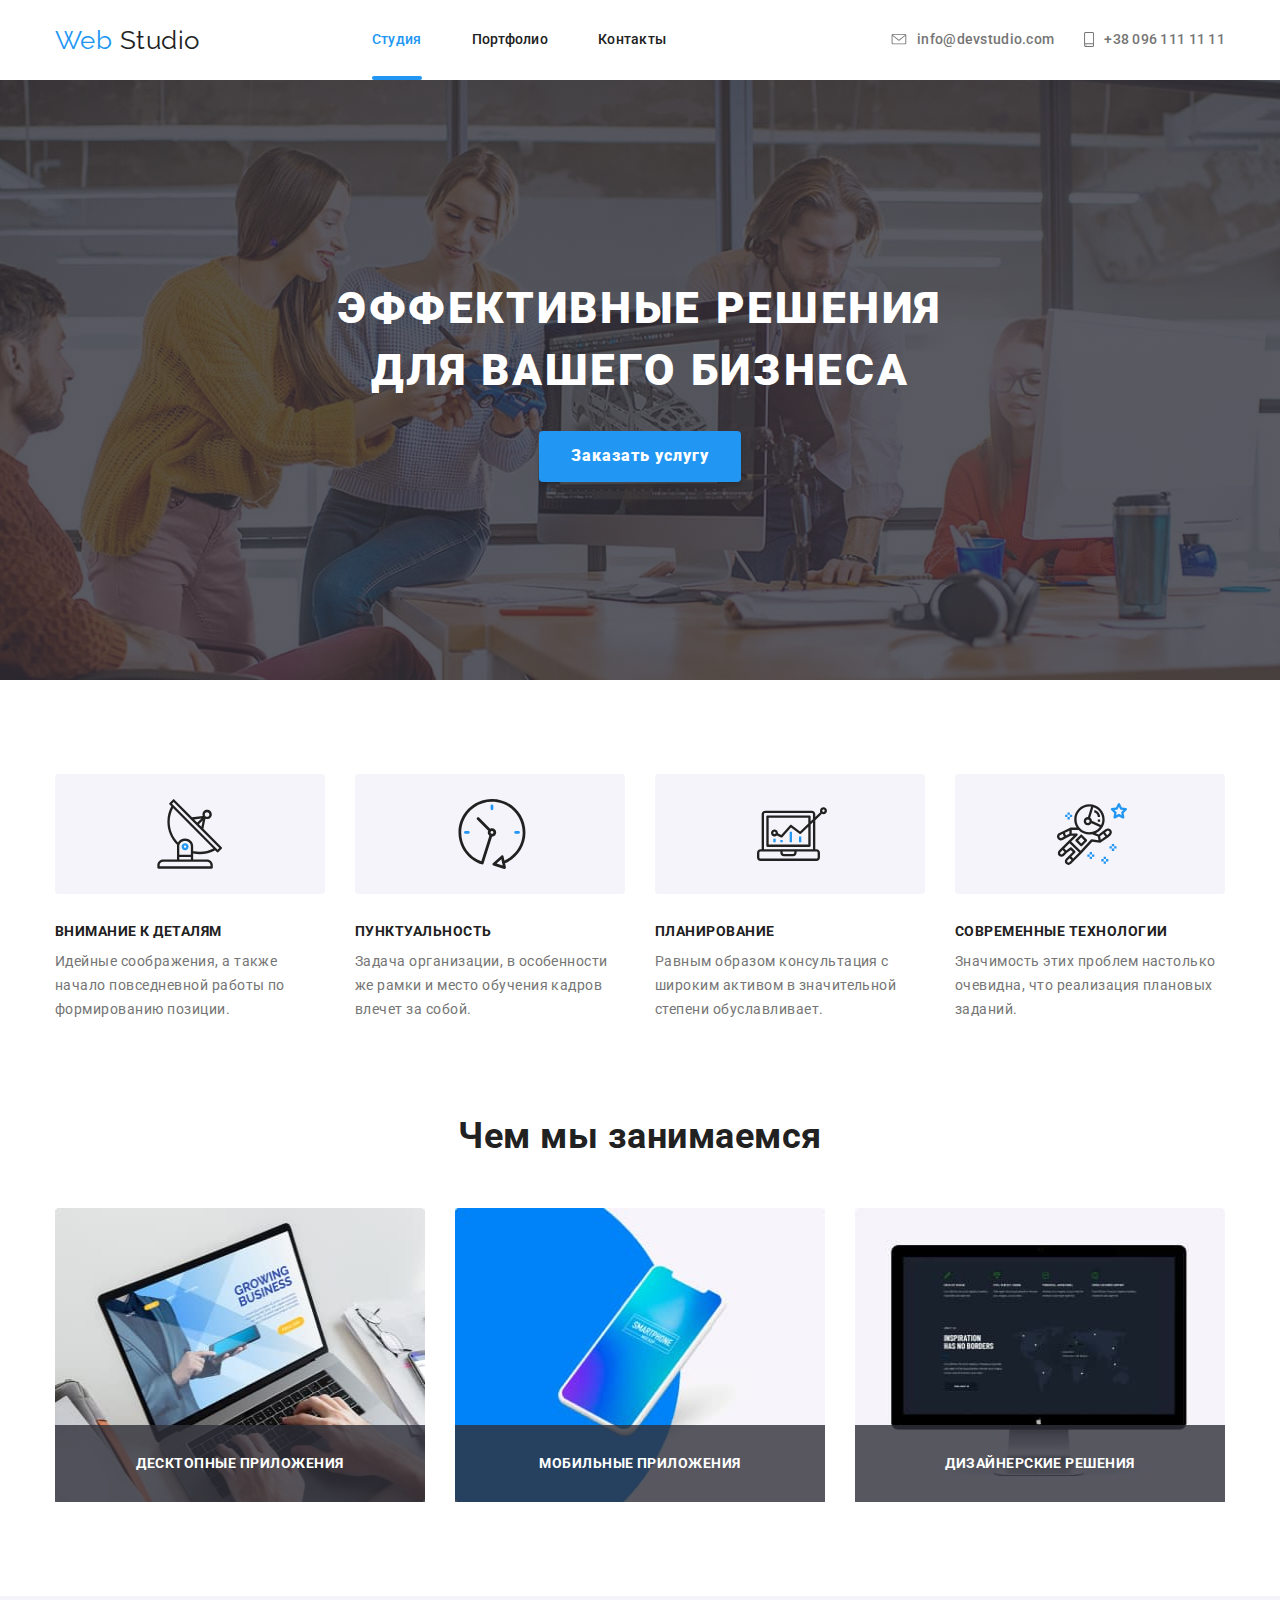
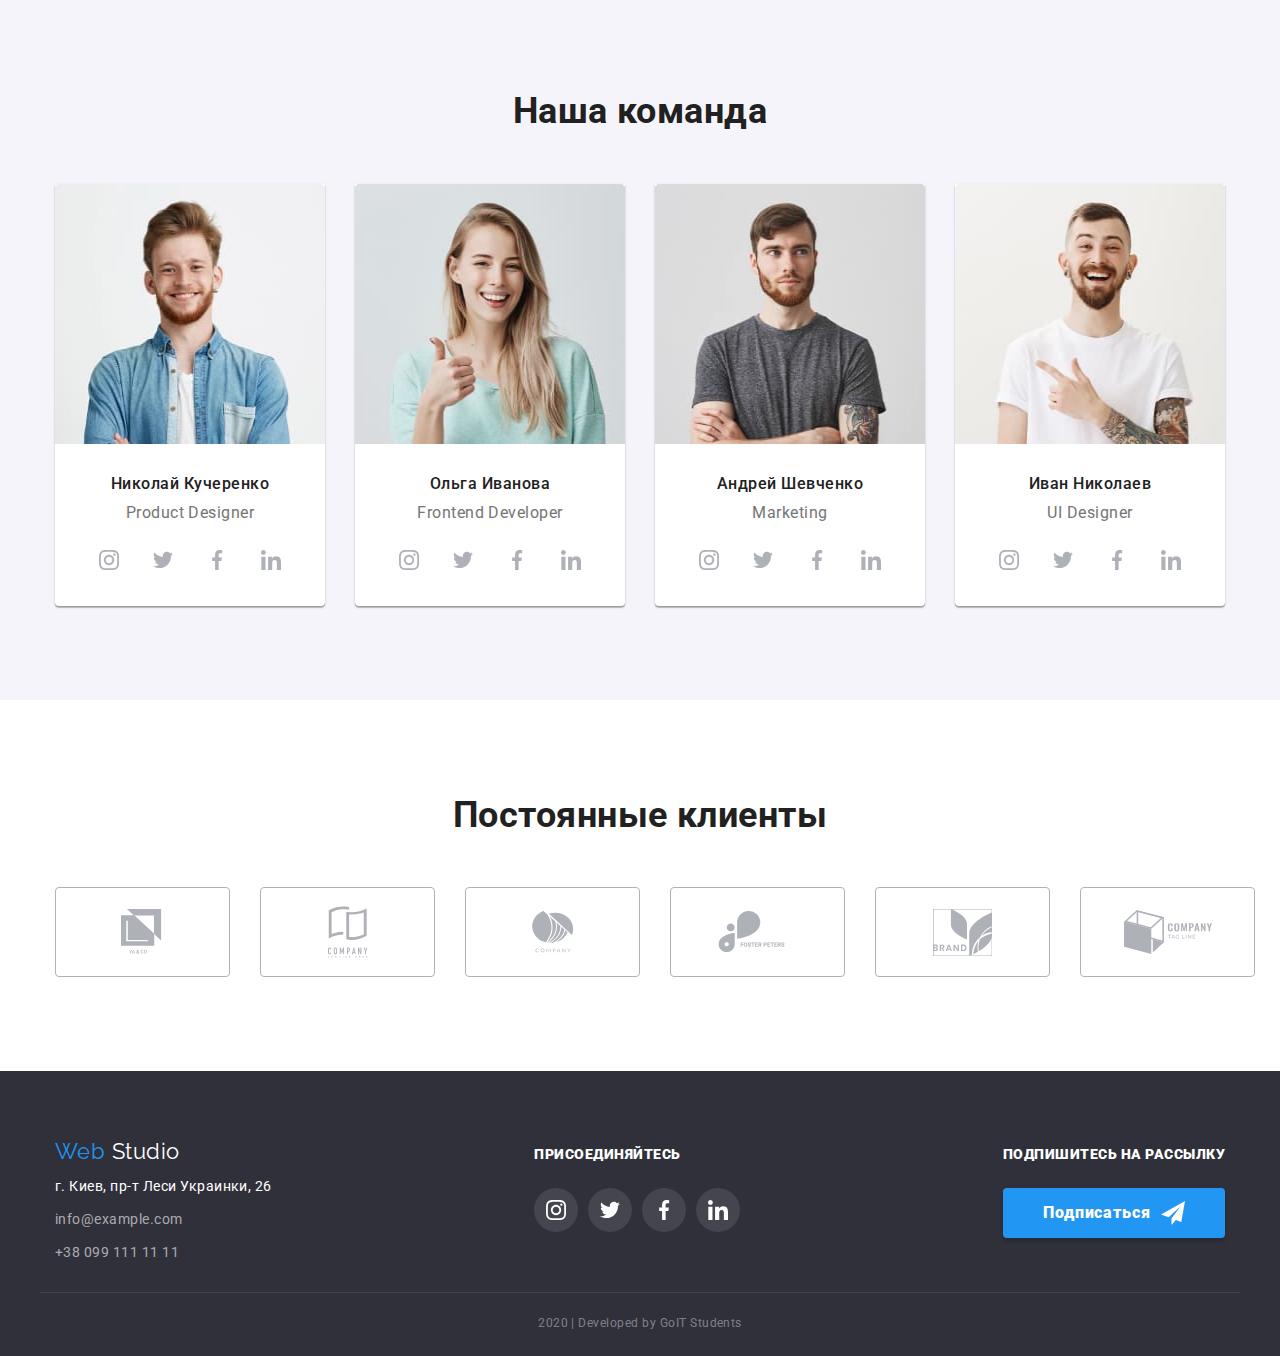
==== index.html @ 799a3c29 "добавляет файлы с дз №5" ====
<!DOCTYPE html>
<html lang="ru">
  <head>
    <meta charset="UTF-8" />
    <meta name="viewport" content="width=device-width, initial-scale=1.0" />
    <title>WebStudio</title>
    <link
      href="https://fonts.googleapis.com/css2?family=Raleway:wght@700&family=Roboto:wght@400;500;700;900&display=swap"
      rel="stylesheet"
    />
    <link
      rel="stylesheet"
      href="https://cdnjs.cloudflare.com/ajax/libs/modern-normalize/0.6.0/modern-normalize.min.css"
    />
    <link rel="stylesheet" href="./css/main.css" />
    <link rel="stylesheet" href="./css/styles.css" />
  </head>
  <body class="page">
    <header class="page-header">
      <!-- Site nav -->
      <div class="container main-nav">
        <div class="logo">
          <a href="./index.html" class="main-logo">
            <span class="logo">Web</span>
            <span class="logo-two">Studio</span></a
          >
        </div>
        <nav>
          <div class="site-nav">
            <ul class="site-nav list" title="nav">
              <li class="item">
                <a href="./index.html" class="link current">Студия</a>
              </li>
              <li class="item">
                <a href="./portfolio.html" class="link">Портфолио</a>
              </li>
              <li class="item"><a href="" class="link">Контакты</a></li>
            </ul>
          </div>
        </nav>

        <div class="contacts">
          <ul class="contact-nav list">
            <li class="item">
              <a href="mailto:info@devstudio.com" class="link">
                <svg class="nav-image" width="16" height="11">
                  <use href="./images/sprite.svg#envelope"></use>
                </svg>
                info@devstudio.com</a>
            </li>

            <li class="item">
              <a href="callto:+380961111111" class="link"
                ><svg class="nav-image" width="10" height="15">
                  <use href="./images/sprite.svg#phone"></use></svg
                >+38 096 111 11 11</a
              >
            </li>
          </ul>
        </div>
      </div>
    </header>

    <main>
      <!-- Hero -->
      <section class="hero">
        <h1 class="hero-title">
          Эффективные решения <br />
          для вашего бизнеса
        </h1>
        <a href="" class="button">Заказать услугу</a>
      </section>

      <!-- Section Benefits -->
      <section class="section-no-padding">
        <div class="container">
          <h2 class="visually-hidden">Преимущества</h2>
          <ul class="benefits">
            <li class="bnft-item">
              <div class="item-bnft">
                <svg class="benefit" width="65px" height="70px">
                  <use href=./images/sprite.svg#tarelka></use> 
                </svg>
              </div>
              <h3 class="title">Внимание к деталям</h3>
              <p class="text">
                Идейные соображения, а также начало повседневной работы по
                формированию позиции.
              </p>
            </li>

            <li class="bnft-item">
              <div class="item-bnft">
                <svg class="benefit" width="70px" height="70px">
                  <use href=./images/sprite.svg#clock1></use> 
                </svg>
              </div>
              <h3 class="title">Пунктуальность</h3>
              <p class="text">
                Задача организации, в особенности же рамки и место обучения
                кадров влечет за собой.
              </p>
            </li>

            <li class="bnft-item">
              <div class="item-bnft">
                <svg class="benefit" width="70px" height="70px">
                  <use href=./images/sprite.svg#diagram1></use> 
                </svg>
              </div>
              <h3 class="title">Планирование</h3>
              <p class="text">
                Равным образом консультация с широким активом в значительной
                степени обуславливает.
              </p>
            </li>

            <li class="bnft-item">
              <div class="item-bnft">
                <svg class="benefit" width="70px" height="70px">
                  <use href=./images/sprite.svg#astronaut1></use> 
                </svg>
              </div>
              <h3 class="title">Современные технологии</h3>
              <p class="text">
                Значимость этих проблем настолько очевидна, что реализация
                плановых заданий.
              </p>
            </li>
          </ul>
        </div>
      </section>

      <!-- Section Work -->
      <section class="section">
        <div class="container">
          <h2 class="section-title">Чем мы занимаемся</h2>
          <ul class="work-list">
            <li class="list">
              <a href=""></a>
              <img
                src="./images/desktop.jpg"
                alt="Лептоп"
                width="370"
                height="294"
              />
              <h3 class="title">Десктопные приложения</h3>
            </li>

            <li class="list">
              <a href=""></a>
              <img
                src="./images/mobapps.jpg"
                alt="Смартфон"
                width="370"
                height="294"
              />
              <h3 class="title">Мобильные приложения</h3>
            </li>

            <li class="list">
              <a href=""></a>
              <img
                src="./images/design.jpg"
                alt="Десктоп"
                width="370"
                height="294"
              />
              <h3 class="title">Дизайнерские решения</h3>
            </li>
          </ul>
        </div>
      </section>

      <!-- Section Team -->
      <section class="section-no-padding team">
        <div class="container">
          <h2 class="section-title-padding">Наша команда</h2>
          <ul class="team-list">
            <li class="member">
              <img
                src="./images/Nikolay.jpg"
                alt="фото Николая"
                width="270"
                height="260"
              />
              <h3 class="name">Николай Кучеренко</h3>
              <p class="role">Product Designer</p>
              <ul class="logo-list">
                 <li class="icon-logo">
                  <a href="" class="icon"><svg class="social-icon" width="20px" height="20px">
                  <use href=./images/sprite.svg#instagram></use> 
                </svg></a>
                </li>

                <li class="icon-logo">
                  <a href="" class="icon"><svg class="social-icon" width="20px" height="20px">
                  <use href=./images/sprite.svg#twit></use> 
                </svg></a>
                </li>

                <li class="icon-logo">
                  <a href="" class="icon"><svg class="social-icon" width="20px" height="20px">
                  <use href=./images/sprite.svg#facebook></use> 
                </svg></a>
                </li>

                <li class="icon-logo">
                  <a href="" class="icon"><svg class="social-icon" width="20px" height="20px">
                  <use href=./images/sprite.svg#Linkedin></use> 
                </svg></a>
                </li>
              </ul>
            </li>

            <li class="member">
              <img
                src="./images/Olga.jpg"
                alt="фото Ольги"
                width="270"
                height="260"
              />
              <h3 class="name">Ольга Иванова</h3>
              <p class="role">Frontend Developer</p>
              <ul class="logo-list">
                 <li class="icon-logo">
                  <a href="" class="icon"><svg width="20px" height="20px">
                  <use href=./images/sprite.svg#instagram></use> 
                </svg></a>
                </li>

                <li class="icon-logo">
                  <a href="" class="icon"><svg width="20px" height="20px">
                  <use href=./images/sprite.svg#twit></use> 
                </svg></a>
                </li>

                <li class="icon-logo">
                  <a href="" class="icon"><svg width="20px" height="20px">
                  <use href=./images/sprite.svg#facebook></use> 
                </svg></a>
                </li>

                <li class="icon-logo">
                  <a href="" class="icon"><svg width="20px" height="20px">
                  <use href=./images/sprite.svg#Linkedin></use> 
                </svg></a>
                </li>
              </ul>
            </li>

            <li class="member">
              <img
                src="./images/Andrew.jpg"
                alt="фото Андрея"
                width="270"
                height="260"
              />
              <h3 class="name">Андрей Шевченко</h3>
              <p class="role">Marketing</p>
              <ul class="logo-list">
                 <li class="icon-logo">
                  <a href="" class="icon"><svg width="20px" height="20px">
                  <use href=./images/sprite.svg#instagram></use> 
                </svg></a>
                </li>

                <li class="icon-logo">
                  <a href="" class="icon"><svg width="20px" height="20px">
                  <use href=./images/sprite.svg#twit></use> 
                </svg></a>
                </li>

                <li class="icon-logo">
                  <a href="" class="icon"><svg width="20px" height="20px">
                  <use href=./images/sprite.svg#facebook></use> 
                </svg></a>
                </li>

                <li class="icon-logo">
                  <a href="" class="icon"><svg width="20px" height="20px">
                  <use href=./images/sprite.svg#Linkedin></use> 
                </svg></a>
                </li>
              </ul>
            </li>

            <li class="member">
              <img
                src="./images/Ivan.jpg"
                alt="фото Ивана"
                width="270"
                height="260"
              />
              <h3 class="name">Иван Николаев</h3>
              <p class="role">UI Designer</p>
              <ul class="logo-list">
                 <li class="icon-logo">
                  <a href="" class="icon"><svg width="20px" height="20px">
                  <use href=./images/sprite.svg#instagram></use> 
                </svg></a>
                </li>

                <li class="icon-logo">
                  <a href="" class="icon"><svg width="20px" height="20px">
                  <use href=./images/sprite.svg#twit></use> 
                </svg></a>
                </li>

                <li class="icon-logo">
                  <a href="" class="icon"><svg width="20px" height="20px">
                  <use href=./images/sprite.svg#facebook></use> 
                </svg></a>
                </li>

                <li class="icon-logo">
                  <a href="" class="icon"><svg width="20px" height="20px">
                  <use href=./images/sprite.svg#Linkedin></use> 
                </svg></a>
                </li>
              </ul>
            </li>
          </ul>
        </div>
      </section>

      <!-- Section Clients -->
      <section class="section">
        <div class="container">
          <h2 class="section-title">Постоянные клиенты</h2>
          <ul class="clients-list">
            <li class="client-img">
              <a href="" class="link-icon"> <svg width="44px" height="49px">
                  <use href=./images/sprite.svg#logo1></use> 
                </svg></a>
            </li>

            <li class="client-img">
              <a href="" class="link-icon"> <svg width="40px" height="52px">
                  <use href=./images/sprite.svg#logo2></use> 
                </svg></a>
            </li>

            <li class="client-img">
              <a href="" class="link-icon"> <svg width="41px" height="42px">
                  <use href=./images/sprite.svg#logo3></use> 
                </svg></a>
            </li>

            <li class="client-img">
              <a href="" class="link-icon"> <svg width="80px" height="42px">
                  <use href=./images/sprite.svg#logo4></use> 
                </svg></a>
            </li>

            <li class="client-img">
              <a href="" class="link-icon"> <svg width="59px" height="47px">
                  <use href=./images/sprite.svg#logo5></use> 
                </svg></a>
            </li>

            <li class="client-img">
              <a href="" class="link-icon"> <svg width="88px" height="45px">
                  <use href=./images/sprite.svg#logo6></use> 
                </svg></a>
            </li>
          </ul>
        </div>
      </section>
    </main>

    <footer class="page-footer">
      <div class="container main-footer">
        <div class="info">
          <a href="./index.html" class="footer-logo">
            <span class="footer-logo">Web</span>
            <span class="footer-logo-two">Studio</span></a
          >
          <address>
            <ul class="info-list">
              <li class="address">
                <a class="map" href="">г. Киев, пр-т Леси Украинки, 26</a>
              </li>
            </ul>
            <ul class="contact-list">
              <li class="contact"><a href="">info@example.com</a></li>
              <li class="contact"><a href="">+38 099 111 11 11</a></li>
            </ul>
          </address>
        </div>

        <div class="secondary-footer">
          <p class="footer-text"><b>Присоединяйтесь</b></p>
          <ul class="logos-list">
            <li class="logo-img">
              <a href="" aria-label="link to Instagram" class="logo-link"><svg class="logos" width="20px" height="20px">
                  <use href=./images/sprite.svg#insta1></use> 
                </svg></a>
            </li>

            <li class="logo-img">
              <a href="" aria-label="link to Twitter" class="logo-link"><svg class="logos" width="20px" height="20px">
                  <use href=./images/sprite.svg#twitter1></use> 
                </svg></a>
            </li>

            <li class="logo-img">
              <a href="" aria-label="link to Facebook" class="logo-link"><svg class="logos" width="20px" height="20px">
                  <use href=./images/sprite.svg#facebook1></use> 
                </svg></a>
            </li>

            <li class="logo-img">
              <a href="" aria-label="link to LinkedIn" class="logo-link"><svg class="logos" width="20px" height="20px">
                  <use href=./images/sprite.svg#Linkedin1></use> 
                </svg></a>
            </li>

          </ul>
        </div>

        <div>
          <p class="footer-text"><b>Подпишитесь на рассылку</b></p>
          <a href="" class="icon-send"> Подписаться <svg class="submit" width="24px" height="24px">
                  <use href=./images/sprite.svg#send></use> 
                </svg></a>
        </div>
      </div>
      <p class="copyright">2020 | Developed by GoIT Students</p>
    </footer>
  </body>
</html>
---- css/main.css ----
html {
  box-sizing: border-box;
}

*,
*::before,
*::after {
  box-sizing: inherit;
}

body {
  background-color: #ffffff;
  color: #212121;
  font-family: Roboto, sans-serif;
  letter-spacing: 0.03em;
  font-weight: 400;
  margin: 0;
}

.list,
.work-list,
.team-list,
.benefits,
.logo-list,
.clients-list,
.info-list,
.contact-list,
.logos-list,
.portfolio-list,
.works-list {
  padding: 0;
  margin: 0;
  list-style: none;
}

a {
  text-decoration-line: none;
}

img {
  display: block;
}

.visually-hidden {
  position: absolute;
  width: 1px;
  height: 1px;
  margin: -1px;
  border: 0px;
  padding: 0px;
  clip: rect(0 0 0 0);
  overflow: hidden;
}

.container {
  margin-left: auto;
  margin-right: auto;
  padding-left: 15px;
  padding-right: 15px;
  width: 1200px;
  /* outline: 2px solid tomato; */
}

/* Page Header */
.page-header {
  display: flex;
}

.main-nav {
  display: flex;
  align-items: center;
}

/* Logo */
.logo {
  color: var(--accent);
  font-family: Raleway, sans-serif;
  font-size: 26px;
  line-height: 1.19;
}

.logo-two {
  color: var(--primary-text-color);
  font-family: Raleway, sans-serif;
  font-size: 26px;
  line-height: 1.19;
}
.main-logo:focus .main-logo:hover {
  color: var(--accent);
}

/* Site nav */
.site-nav {
  display: flex;
  margin-left: 86px;
}

.site-nav .item {
  position: relative;
}

.site-nav .item + .item {
  margin-left: 50px;
}

.site-nav .link {
  display: block;
  padding-top: 32px;
  padding-bottom: 32px;

  color: var(--primary-text-color);
  font-weight: 500;
  font-size: 14px;
  line-height: 1.14;
  letter-spacing: 0.02em;

  transition: background-color 250ms cubic-bezier(0.4, 0, 0.2, 1);
}

.site-nav .current::after {
  content: '';
  display: block;
  width: 100%;
  height: 4px;
  background-color: var(--accent);
  position: absolute;
  left: 0;
  bottom: 0;
  border-radius: 2px;
  opacity: 1;
}

.site-nav .link:hover,
.site-nav .link:focus {
  color: var(--accent);
}

.contact-nav {
  display: flex;
}

.contacts {
  margin-left: auto;
}

.contacts .item {
  display: inline-flex;
  align-items: center;
}

.contacts .item:not(:last-child) {
  margin-right: 30px;
}

.contact-nav .link {
  display: flex;
  align-items: center;
  padding-top: 32px;
  padding-bottom: 32px;

  color: var(--secondary-text-color);
  font-weight: 500;
  font-size: 14px;
  line-height: 1.14;
  letter-spacing: 0.02em;

  transition: background-color 250ms cubic-bezier(0.4, 0, 0.2, 1);
}

.nav-image {
  margin-right: 10px;
  fill: currentColor;
}

.contact-nav .link:hover,
.contact-nav .link:focus {
  color: var(--accent);
  --color3: var(--accent);
}

.site-nav .link.current {
  color: var(--accent);
}

/* Section */
.section {
  padding-top: 94px;
  padding-bottom: 94px;
}
.section-no-padding {
  padding-top: 0;
  padding-bottom: 0;
}

/* Footer  */
footer {
  background-color: #2f303a;
}
/* Main footer */
.main-footer {
  display: flex;
  align-items: baseline;
  justify-content: space-between;
  width: 1200px;
  padding-top: 58px;
  padding-bottom: 28px;
  padding-left: 15px;
  padding-right: 15px;
  margin-left: auto;
  margin-right: auto;
  border-bottom: 1px solid rgba(255, 255, 255, 0.1);
}

.footer-logo {
  color: var(--accent);
  font-family: Raleway, sans-serif;
  font-size: 22px;
  line-height: 1.18;
}

.footer-logo-two {
  color: var(--white-text-color);
  font-family: Raleway, sans-serif;
  font-size: 22px;
  line-height: 1.18;
}

.info-list {
  display: inline-block;
}
.address {
  margin-top: 10px;
}

.info-list .address a {
  color: var(--white-text-color);
  font-style: normal;
  font-size: 14px;
  line-height: 1.7;
}

.contact a {
  color: rgba(255, 255, 255, 0.6);
  font-style: normal;
  font-size: 14px;
  line-height: 1.7;
}

.contact-list .contact:not(:last-child) {
  margin-top: 9px;
  margin-bottom: 9px;
}

/* Secondary footer */
.secondary-footer {
  align-items: baseline;
}

.secondary-footer .logos-list {
  display: inline-flex;
  justify-content: center;
  align-items: center;
}

.logos-list .logo-link {
  display: flex;
  justify-content: center;
  align-items: center;
  width: 44px;
  height: 44px;
  background: rgba(255, 255, 255, 0.1);
  border-radius: 50%;

  transition: background-color 250ms cubic-bezier(0.4, 0, 0.2, 1);
}

.logos-list .logo-link:hover,
.logos-list .logo-link:focus {
  background-color: var(--accent);
  border-radius: 50%;
}

.logos-list .logo-img:not(:last-child) {
  margin-right: 10px;
}

.footer-text {
  margin-bottom: 21px;
  color: var(--white-text-color);
  font-weight: 700;
  font-size: 14px;
  line-height: 1.7;
  text-transform: uppercase;
}

.copyright {
  padding-top: 18px;
  padding-bottom: 21px;
  margin: 0;

  color: rgba(255, 255, 255, 0.4);
  font-size: 12px;
  line-height: 2;
  text-align: center;
}

/* Button */
.icon-send {
  border-radius: 4px;
  padding: 10px 29px;
  display: flex;
  min-width: 200px;
  align-items: center;
  justify-content: center;

  background-color: var(--accent);
  color: var(--white-text-color);
  font-family: Roboto, sans-serif;
  font-weight: 900;
  font-size: 16px;
  line-height: 1.9;
  text-align: center;
  letter-spacing: 0.06em;
  box-shadow: 0px 4px 4px rgba(0, 0, 0, 0.15);
  cursor: pointer;
}
.submit {
  margin-left: 10px;
}
---- css/styles.css ----
:root {
  --primary-text-color: #212121;
  --secondary-text-color: #757575;
  --accent: #2196f3;
  --white-text-color: #ffffff;
  --background-color: #ffffff;
  --secondary-background-color: #f5f4fa;
  --cubic: cubic-bezier(0.4, 0, 0.2, 1);
}

/* цвет основного текста #212121 */
/* вторичный цвет текста #757575 */
/* белый текст #FFFFFF */
/* футер адрес и телефон rgba(255, 255, 255, 0.6) */
/* копирайт rgba(255, 255, 255, 0.4) */
/* акцент #2196F3 */
/* body background #FFFFFF */
/* header background rgba(0, 0, 0, 0.12) */
/* наша команда #F5F4FA */
/* клиенты #E5E5E5 */

/* Hero */
.hero {
  display: flex;
  flex-direction: column;
  text-align: center;
  align-items: center;
  justify-content: center;
  margin-left: auto;
  margin-right: auto;
  max-width: 1600px;
  height: 600px;
  background-image: linear-gradient(
      rgba(47, 48, 58, 0.8),
      rgba(47, 48, 58, 0.8)
    ),
    url('../images/header.jpg');
  background-repeat: no-repeat;
  background-size: cover;
  background-position: center;
  background-color: rgba(47, 48, 58, 0.8);
}

.hero-title {
  margin-top: 0;
  margin-bottom: 30px;

  color: var(--white-text-color);
  font-weight: 900;
  font-size: 44px;
  line-height: 1.4;
  letter-spacing: 0.06em;
  text-transform: uppercase;
  text-align: center;
}

.button {
  border-radius: 4px;
  padding: 10px 32px;
  display: flex;
  min-width: 200px;

  background-color: var(--accent);
  color: var(--white-text-color);
  font-family: Roboto, sans-serif;
  font-weight: 900;
  font-size: 16px;
  line-height: 1.9;
  text-align: center;
  letter-spacing: 0.06em;
  box-shadow: 0px 4px 4px rgba(0, 0, 0, 0.15);
  cursor: pointer;
}

.section-title {
  margin-top: 0px;
  margin-bottom: 50px;

  color: var(--primary-text-color);
  font-weight: 700;
  font-size: 36px;
  line-height: 1.2;
  text-align: center;
}

.section-title-padding {
  margin: 0;
  padding-top: 94px;
  padding-bottom: 50px;

  color: var(--primary-text-color);
  font-weight: 700;
  font-size: 36px;
  line-height: 1.2;
  text-align: center;
}

/* Section Benefits*/

.benefits {
  display: flex;
  margin-top: 94px;
}

/* .bnft-item {
  width: calc((100% - 90px) / 4);
} */

.item-bnft {
  width: 270px;
  height: 120px;
  background-color: #f5f4fa;
  border-radius: 4px;
  padding: 25px 102px;
}

.benefits .title {
  margin-top: 30px;
  margin-bottom: 10px;

  color: var(--primary-text-color);
  font-weight: 700;
  font-size: 14px;
  line-height: 1.14;
  text-transform: uppercase;
}

.benefits .bnft-item:not(:last-child) {
  margin-right: 30px;
}

.text {
  margin-top: 0;
  margin-bottom: 0;

  color: var(--secondary-text-color);
  font-size: 14px;
  line-height: 1.7;
}

/* Section Work */
.work-list {
  display: flex;
}

.work-list .list:not(:last-child) {
  margin-right: 30px;
}

.work-list .list {
  position: relative;
}

.work-list .title {
  position: absolute;
  left: 0;
  bottom: 0;
  width: 100%;
  margin: 0;
  padding-top: 27px;
  padding-bottom: 27px;

  color: var(--white-text-color);
  background: rgba(47, 48, 58, 0.8);
  font-weight: 700;
  font-size: 14px;
  line-height: 1.7;
  text-align: center;
  text-transform: uppercase;
}

/* Section Team */
.team {
  background-color: var(--secondary-background-color);
}
.team-list {
  display: flex;
  padding-bottom: 94px;
}

.team-list .member:not(:last-child) {
  margin-right: 30px;
}

.member {
  background: var(--background-color);
  box-shadow: 0px 2px 1px rgba(0, 0, 0, 0.2), 0px 1px 1px rgba(0, 0, 0, 0.14),
    0px 1px 3px rgba(0, 0, 0, 0.12);
  border-radius: 0px 0px 4px 4px;
}

.member .name {
  margin-top: 30px;
  margin-bottom: 10px;

  color: var(--primary-text-color);
  font-weight: 500;
  font-size: 16px;
  line-height: 1.19;
  text-align: center;
}

.team-list .role {
  margin-top: 0;
  margin-bottom: 16px;

  color: var(--secondary-text-color);
  font-size: 16px;
  line-height: 1.2;
  text-align: center;
}

.logo-list {
  display: flex;
  justify-content: center;
  margin-bottom: 24px;
}

.logo-list .icon-logo:not(:last-child) {
  margin-right: 10px;
}

.icon-logo .icon {
  display: inline-flex;
  justify-content: center;
  align-items: center;
  width: 44px;
  height: 44px;
  cursor: pointer;
  border-radius: 50%;

  transition: all 250ms var(--cubic);
}

.icon-logo .icon:hover,
.icon-logo .icon:focus {
  --color1: var(--white-text-color);
  background-color: var(--accent);
}

/* Clients */
.clients-list {
  display: flex;
}

.link-icon {
  display: flex;
  justify-content: center;
  align-items: center;
  width: 175px;
  height: 90px;
  border: 1px solid #afb1b8;
  border-radius: 4px;

  transition: all 250ms var(--cubic);
}

.client-img .link-icon:hover,
.client-img .link-icon:focus {
  --color4: var(--accent);
  border-color: var(--accent);
}

.clients-list .client-img:not(:last-child) {
  margin-right: 30px;
}
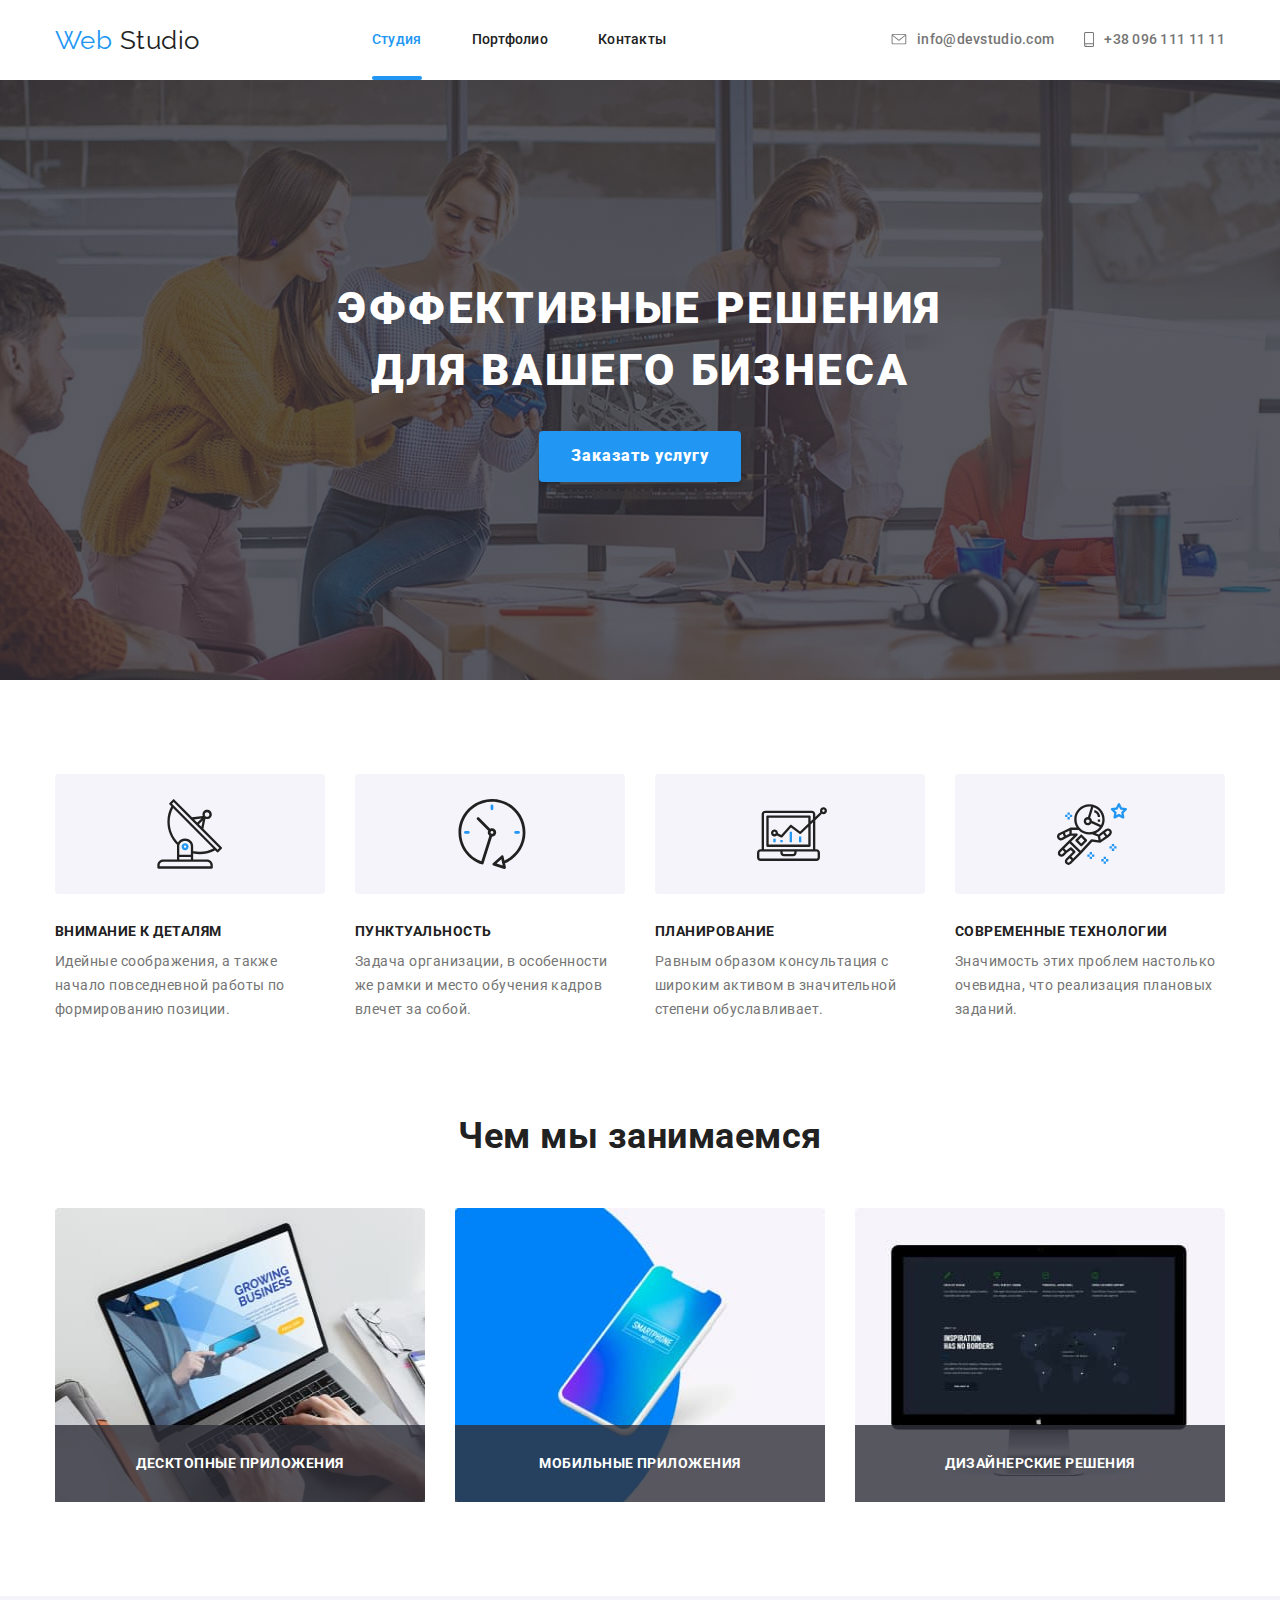
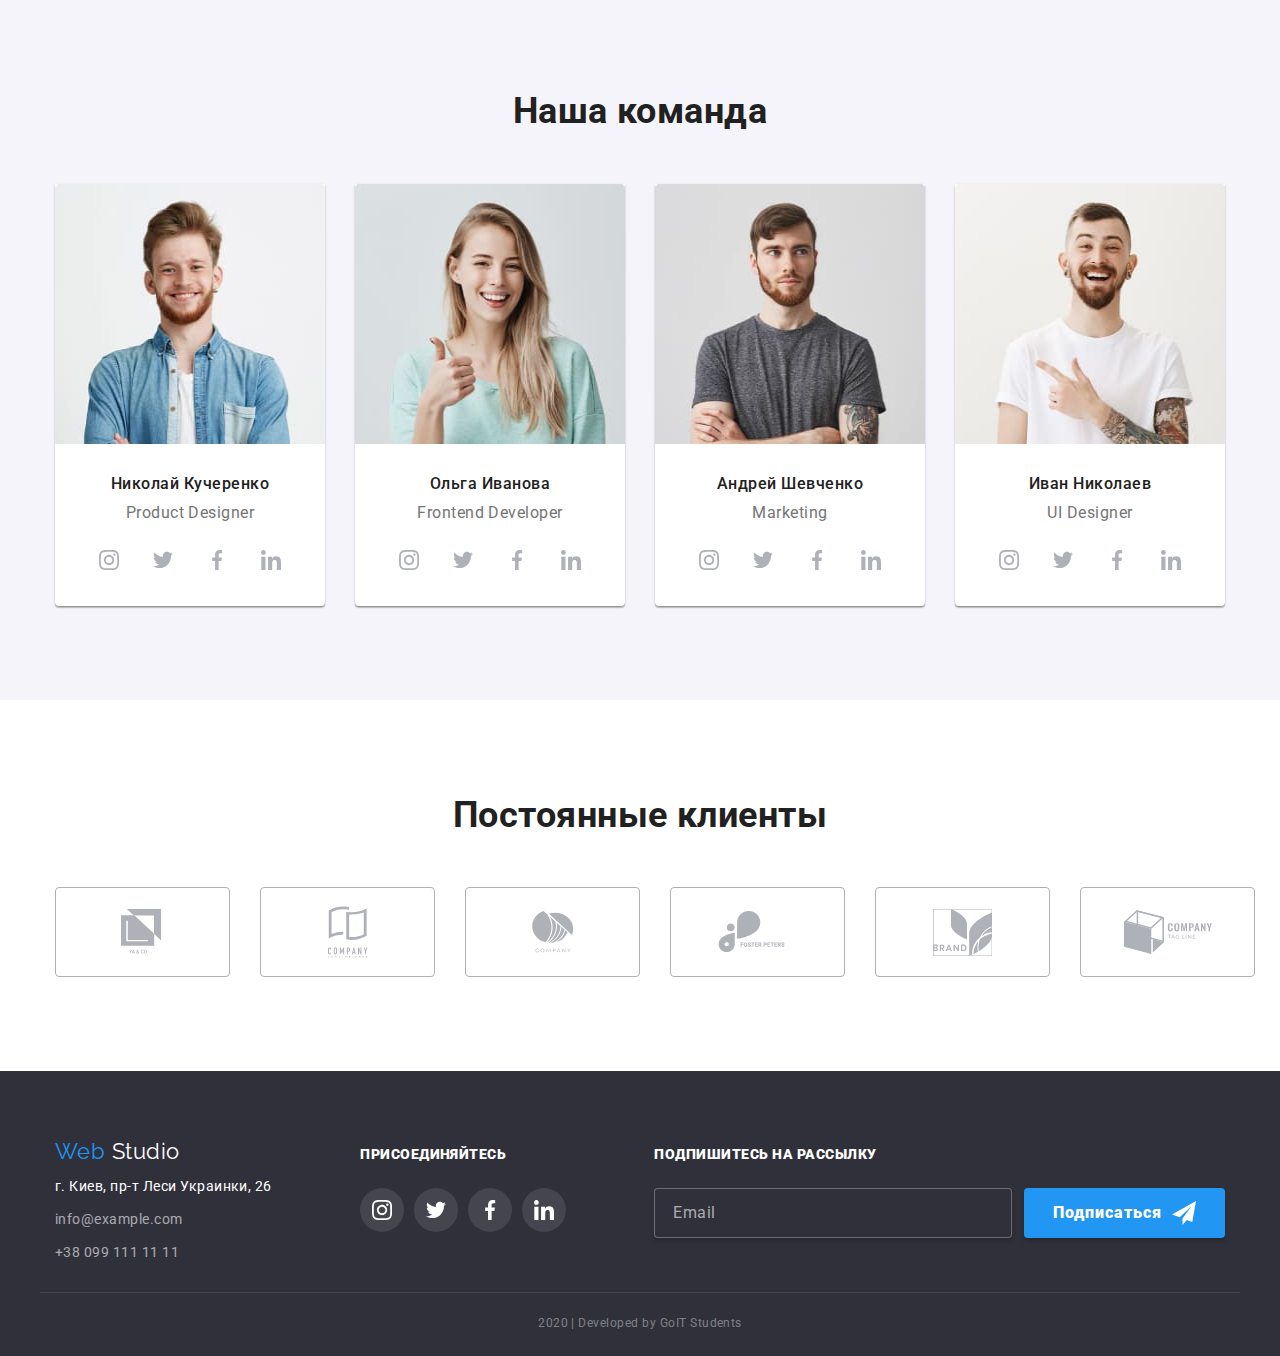
==== commit 5f9304df: "добавляет разметку футера" ====
--- a/index.html
+++ b/index.html
@@ -421,12 +421,33 @@
 
         <div>
           <p class="footer-text"><b>Подпишитесь на рассылку</b></p>
-          <a href="" class="icon-send"> Подписаться <svg class="submit" width="24px" height="24px">
+          <form class="js-speaker-form">
+            <input type="email" class="form-input" name="email" placeholder="Email"/>
+
+            <button type="submit" class="icon-send">Подписаться<svg class="submit" width="24px" height="24px">
                   <use href=./images/sprite.svg#send></use> 
-                </svg></a>
+                </svg></button>
+          </form>
         </div>
       </div>
       <p class="copyright">2020 | Developed by GoIT Students</p>
     </footer>
+
+    <script>
+      (() => {
+        document
+          .querySelector('.js-speaker-form')
+          .addEventListener('submit', e => {
+            e.preventDefault();
+
+            new FormData(e.currentTarget).forEach((value, name) =>
+              console.log(`${name}: ${value}`),
+            );
+
+            e.currentTarget.reset();
+          });
+      })();
+    </script>
+
   </body>
 </html>
--- a/css/main.css
+++ b/css/main.css
@@ -293,6 +293,29 @@
   text-transform: uppercase;
 }
 
+.js-speaker-form {
+  display: flex;
+}
+.form-input {
+  margin-right: 12px;
+  width: 358px;
+  border: 1px solid rgba(255, 255, 255, 0.3);
+  box-shadow: 0px 4px 4px rgba(0, 0, 0, 0.15);
+  border-radius: 4px;
+  background: #2f303a;
+}
+
+.form-input::placeholder {
+  padding: 15px 295px 15px 16px;
+  font-size: 16px;
+  line-height: 1.3;
+  display: flex;
+  align-items: center;
+  letter-spacing: 0.03em;
+
+  color: rgba(255, 255, 255, 0.6);
+}
+
 .copyright {
   padding-top: 18px;
   padding-bottom: 21px;
@@ -323,6 +346,7 @@
   letter-spacing: 0.06em;
   box-shadow: 0px 4px 4px rgba(0, 0, 0, 0.15);
   cursor: pointer;
+  border: transparent;
 }
 .submit {
   margin-left: 10px;
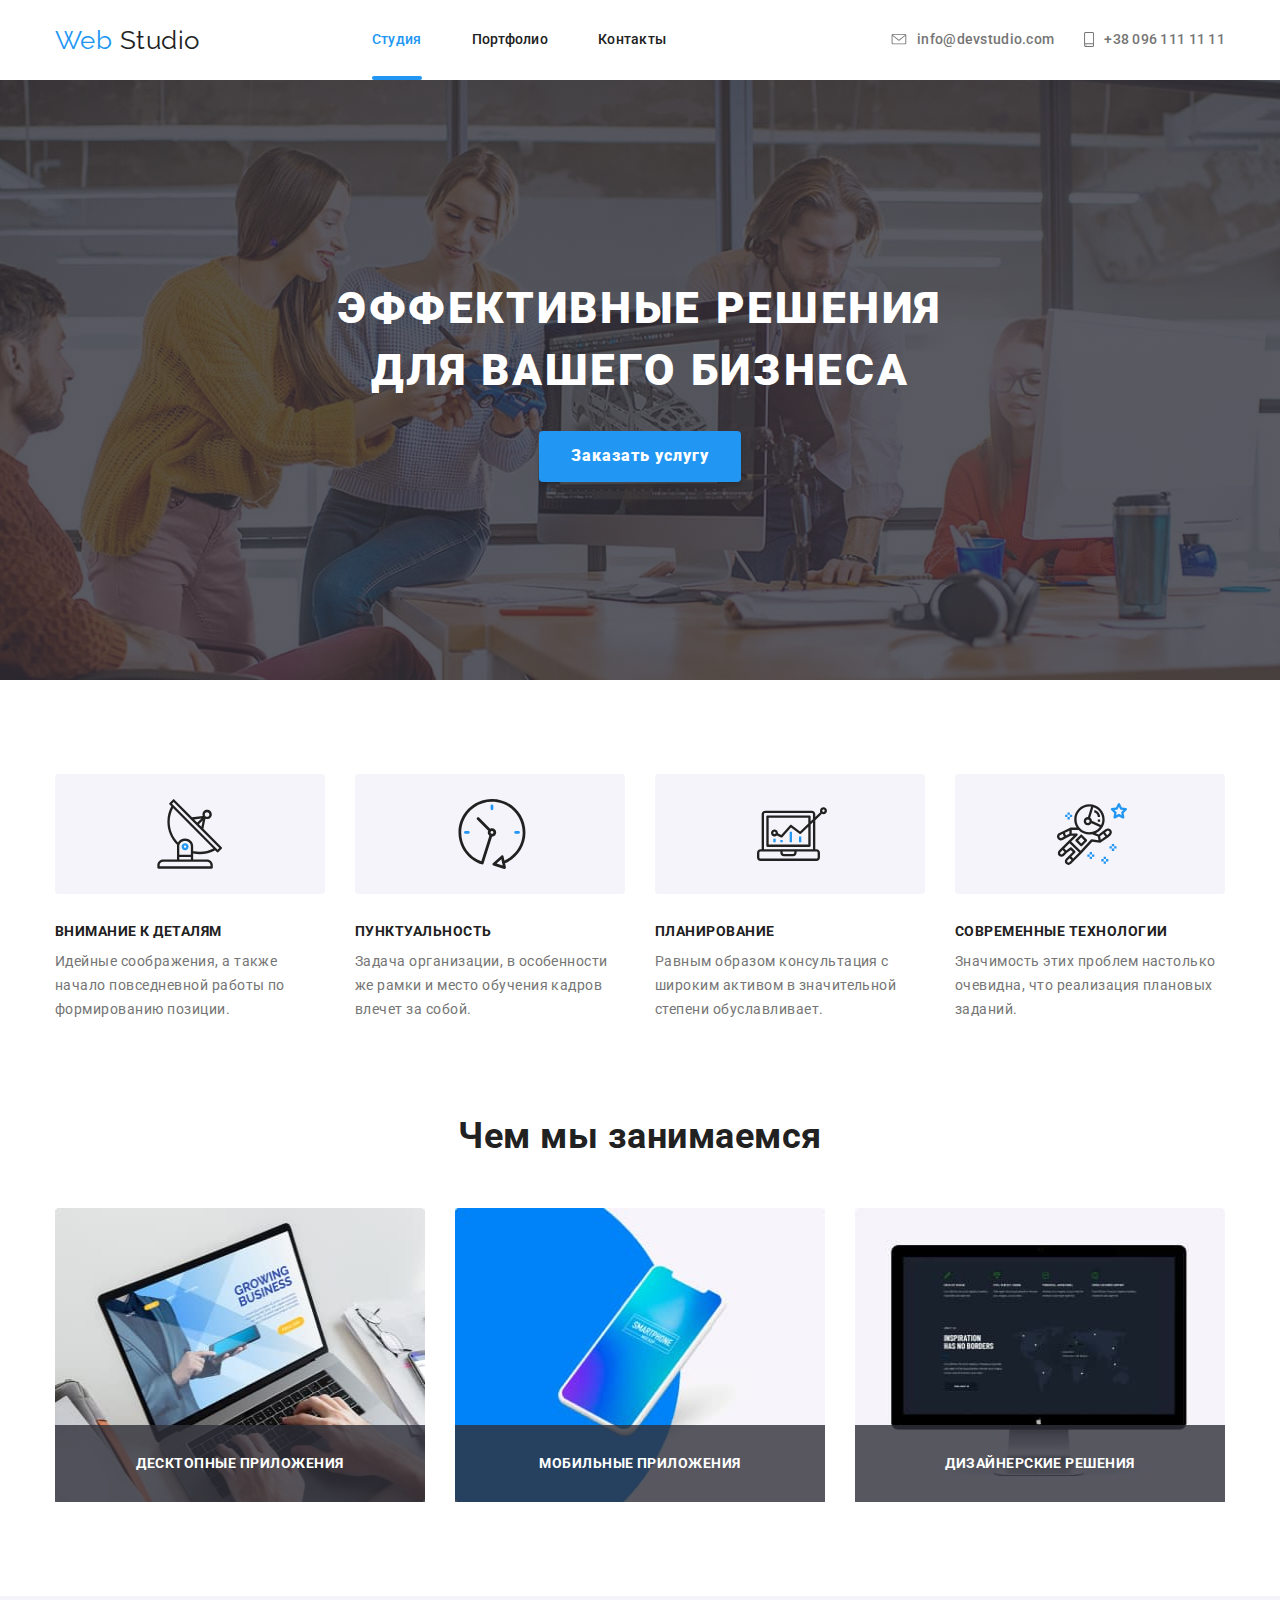
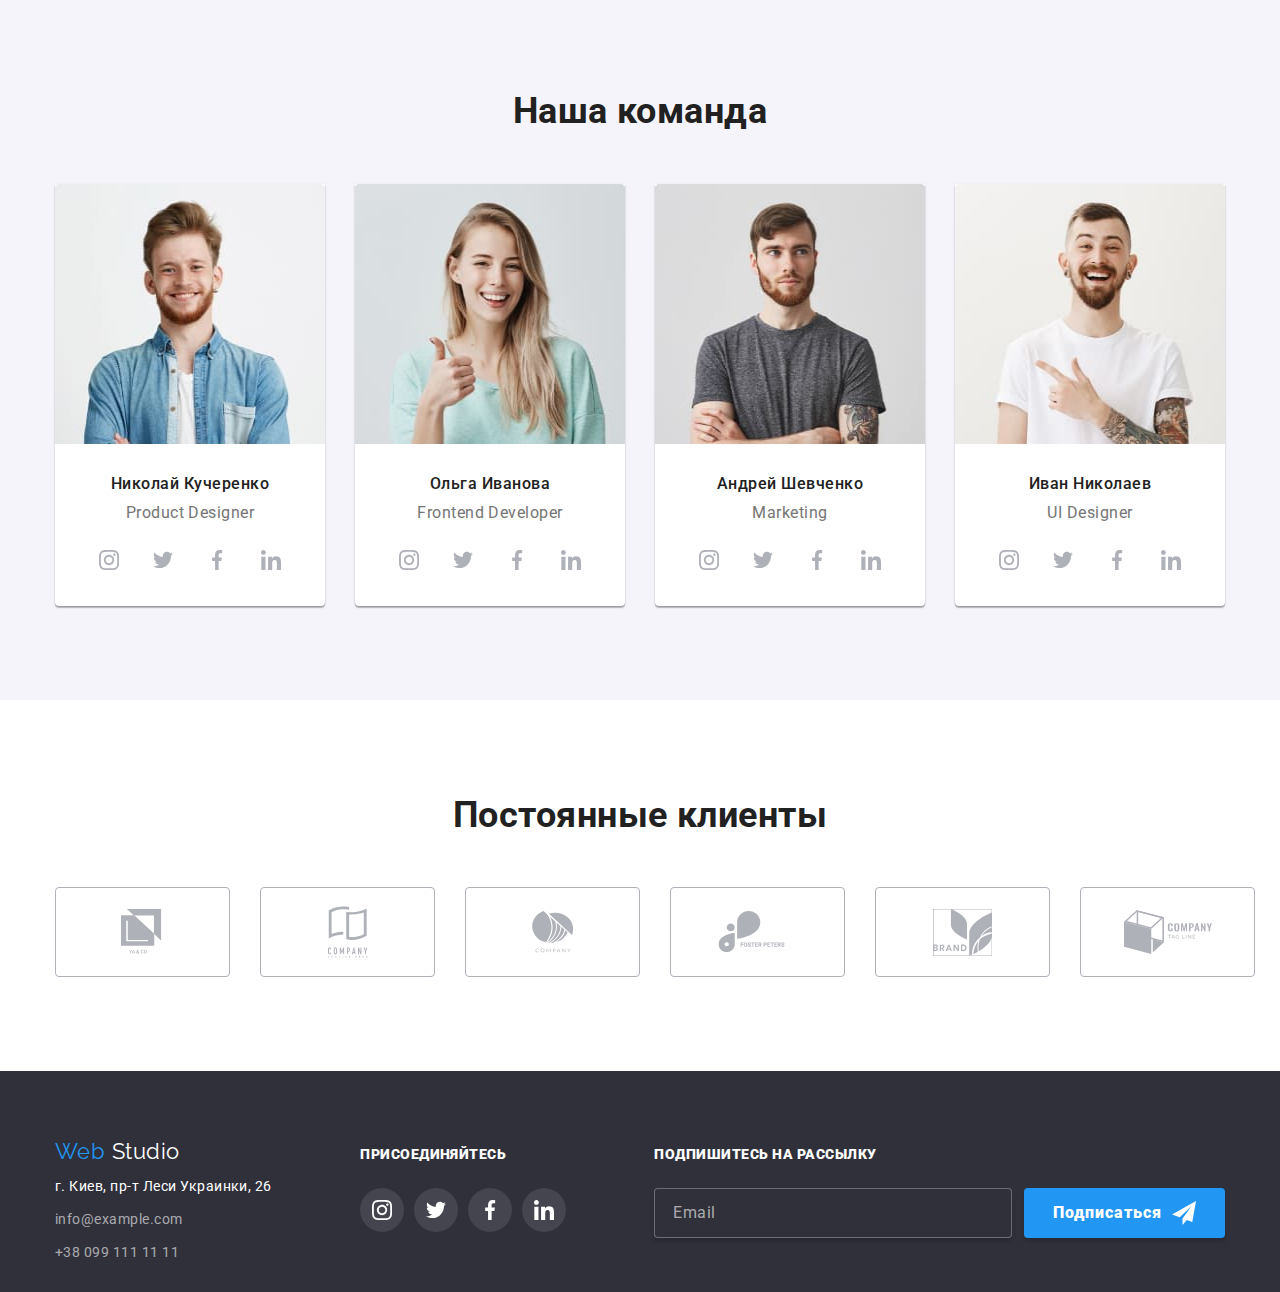
==== commit 4ce4014d: "добавляет финальные стили формы" ====
--- a/index.html
+++ b/index.html
@@ -68,7 +68,8 @@
           Эффективные решения <br />
           для вашего бизнеса
         </h1>
-        <a href="" class="button">Заказать услугу</a>
+        <button class="button" data-modal-open>Заказать услугу</button>
+
       </section>
 
       <!-- Section Benefits -->
@@ -421,8 +422,8 @@
 
         <div>
           <p class="footer-text"><b>Подпишитесь на рассылку</b></p>
-          <form class="js-speaker-form">
-            <input type="email" class="form-input" name="email" placeholder="Email"/>
+          <form class="form">
+            <input type="email" class="footer-form" name="email" placeholder="Email"/>
 
             <button type="submit" class="icon-send">Подписаться<svg class="submit" width="24px" height="24px">
                   <use href=./images/sprite.svg#send></use> 
@@ -430,24 +431,58 @@
           </form>
         </div>
       </div>
-      <p class="copyright">2020 | Developed by GoIT Students</p>
     </footer>
 
-    <script>
-      (() => {
-        document
-          .querySelector('.js-speaker-form')
-          .addEventListener('submit', e => {
-            e.preventDefault();
-
-            new FormData(e.currentTarget).forEach((value, name) =>
-              console.log(`${name}: ${value}`),
-            );
-
-            e.currentTarget.reset();
-          });
-      })();
-    </script>
-
+    <div class="backdrop is-hidden" data-modal>
+          <div class="modal">
+              <button class="close-modal" type="button" data-modal-close><svg width="30px" height="30px">
+                  <use href=./images/sprite.svg#close></use> 
+                </svg></button>
+              
+              <h1 class="modal-title">Оставьте свои данные, мы вам перезвоним</h1>
+
+              <form>
+                <div class="form-field">
+                  <input id="name" type="text" class="form-input" name="name" placeholder=" ">
+                  <label class="form-label" for="name">Имя</label>
+                  <svg class="form-icon" width="18px" height="18px">
+                  <use href=./images/sprite.svg#person-black></use> 
+                </svg>
+                </div>
+
+                <div class="form-field">
+                  <input id="telephone" type="tel" class="form-input" name="telephone" placeholder=" ">
+                  <label class="form-label" for="telephone">Телефон</label>
+                  <svg class="form-icon" width="18px" height="18px">
+                  <use href=./images/sprite.svg#phone-black></use> 
+                </svg>
+                </div>
+
+                <div class="form-field">
+                  <input id="email" type="email" class="form-input" name="email" placeholder=" ">
+                  <label class="form-label" for="email">Почта</label>
+                  <svg class="form-icon" width="18px" height="18px">
+                  <use href=./images/sprite.svg#person-black></use> 
+                </svg>
+                </div>
+
+                <div class="textarea-field">
+                  <textarea class="form-textarea" name="comment" id="comment" placeholder=" "></textarea>
+                  <label class="textarea-label" for="comment">Комментарий</label>
+                </div>
+
+                <div class="policy">
+                  <label class="policy-label">
+                    <input class="checkbox" type="checkbox" name="policy">
+                    <span class="checkbox-icon"></span>
+                    <span class="policy-text">Соглашаюсь с рассылкой и принимаю <a class="policy-link" href="">Условия договора</a></span>
+                  </label>
+                </div>
+
+                <button class="modal-button" type="submit">Отправить</button>
+              </form>
+          </div>
+        </div>
+    <script src="./js/modal.js"></script>
   </body>
 </html>
--- a/css/main.css
+++ b/css/main.css
@@ -208,7 +208,6 @@
   padding-right: 15px;
   margin-left: auto;
   margin-right: auto;
-  border-bottom: 1px solid rgba(255, 255, 255, 0.1);
 }
 
 .footer-logo {
@@ -293,10 +292,11 @@
   text-transform: uppercase;
 }
 
-.js-speaker-form {
-  display: flex;
-}
-.form-input {
+.form {
+  display: flex;
+}
+
+.footer-form {
   margin-right: 12px;
   width: 358px;
   border: 1px solid rgba(255, 255, 255, 0.3);
@@ -305,7 +305,7 @@
   background: #2f303a;
 }
 
-.form-input::placeholder {
+.footer-form::placeholder {
   padding: 15px 295px 15px 16px;
   font-size: 16px;
   line-height: 1.3;
@@ -314,17 +314,6 @@
   letter-spacing: 0.03em;
 
   color: rgba(255, 255, 255, 0.6);
-}
-
-.copyright {
-  padding-top: 18px;
-  padding-bottom: 21px;
-  margin: 0;
-
-  color: rgba(255, 255, 255, 0.4);
-  font-size: 12px;
-  line-height: 2;
-  text-align: center;
 }
 
 /* Button */
--- a/css/styles.css
+++ b/css/styles.css
@@ -70,8 +70,246 @@
   letter-spacing: 0.06em;
   box-shadow: 0px 4px 4px rgba(0, 0, 0, 0.15);
   cursor: pointer;
-}
-
+  border: transparent;
+}
+
+.backdrop.is-hidden {
+  visibility: hidden;
+  opacity: 0;
+  pointer-events: none;
+  transform: scale(1.2);
+}
+
+.backdrop {
+  position: fixed;
+  top: 0;
+  left: 0;
+  width: 100%;
+  height: 100%;
+  background: rgba(0, 0, 0, 0.2);
+
+  transition: opacity 250ms var(--cubic), transform 250ms var(--cubic);
+}
+
+.modal {
+  position: absolute;
+  top: 50%;
+  left: 50%;
+
+  padding: 40px;
+  min-width: 528px;
+  min-height: 581px;
+  background: #ffffff;
+  box-shadow: 0px 2px 1px rgba(0, 0, 0, 0.2), 0px 1px 1px rgba(0, 0, 0, 0.14),
+    0px 1px 3px rgba(0, 0, 0, 0.12);
+  border-radius: 4px;
+
+  transform: translate(-50%, -50%) scale(1);
+  transition: opacity 250ms var(--cubic), transform 250ms var(--cubic);
+}
+
+.close-modal {
+  display: flex;
+  align-items: center;
+  justify-content: center;
+  position: absolute;
+  top: 8px;
+  right: 8px;
+
+  border-radius: 50%;
+  padding: 0;
+  border: 1px solid rgba(0, 0, 0, 0.1);
+  background: #ffffff;
+  box-shadow: 0px 2px 1px rgba(0, 0, 0, 0.2), 0px 1px 1px rgba(0, 0, 0, 0.14),
+    0px 1px 3px rgba(0, 0, 0, 0.12);
+  cursor: pointer;
+
+  transition: all 250ms var(--cubic);
+}
+
+.close-modal:hover {
+  --color2: var(--accent);
+}
+
+.modal-title {
+  margin: 0;
+  padding-bottom: 30px;
+  font-weight: bold;
+  font-size: 20px;
+  line-height: 1.2;
+  text-align: center;
+  letter-spacing: 0.03em;
+  color: #212121;
+}
+
+.form-field {
+  position: relative;
+  margin-bottom: 28px;
+}
+
+.form-label {
+  position: absolute;
+  top: 50%;
+  left: 42px;
+  transform: translateY(-50%);
+
+  font-size: 14px;
+  line-height: 16px;
+  letter-spacing: 0.01em;
+  color: #757575;
+
+  transition: all 250ms var(--cubic);
+}
+
+.form-input:focus + .form-label,
+.form-input:not(:placeholder-shown) + .form-label {
+  transform: translate(-24px, -40px);
+  color: var(--accent);
+}
+
+.form-icon {
+  position: absolute;
+  top: 50%;
+  left: 16px;
+  transform: translateY(-50%);
+}
+
+.form-input:focus ~ .form-icon {
+  fill: var(--accent);
+}
+
+.form-input {
+  padding: 12px 15px 12px 42px;
+  width: 448px;
+  height: 40px;
+  border: 1px solid rgba(33, 33, 33, 0.2);
+  background: #ffffff;
+  border-radius: 4px;
+
+  transition: all 250ms var(--cubic);
+}
+
+.textarea-field {
+  position: relative;
+  margin-bottom: 20px;
+}
+
+.form-textarea {
+  padding: 12px 16px;
+  resize: none;
+  width: 448px;
+  height: 120px;
+  border: 1px solid rgba(33, 33, 33, 0.2);
+  background: #ffffff;
+  border-radius: 4px;
+
+  transition: all 250ms var(--cubic);
+}
+
+.textarea-label {
+  position: absolute;
+  top: 12px;
+  left: 16px;
+
+  font-size: 14px;
+  line-height: 16px;
+  letter-spacing: 0.01em;
+  color: #757575;
+
+  transition: all 250ms var(--cubic);
+}
+
+.form-textarea:focus + .textarea-label,
+.form-textarea:not(:placeholder-shown) + .textarea-label {
+  transform: translate(-5px, -32px);
+  color: var(--accent);
+}
+
+.policy {
+  margin-bottom: 30px;
+  position: relative;
+}
+
+.policy-label {
+  display: inline-flex;
+  align-items: center;
+}
+
+.checkbox {
+  position: absolute;
+  width: 1px;
+  height: 1px;
+  margin: -1px;
+  border: 0;
+  padding: 0;
+  clip: rect(0 0 0 0);
+  overflow: hidden;
+}
+
+.checkbox-icon {
+  display: inline-block;
+  width: 16px;
+  height: 15px;
+  margin-right: 8px;
+  border: 2px solid #212121;
+  border-radius: 2px;
+
+  transition: all 250ms var(--cubic);
+}
+
+.checkbox:checked + .checkbox-icon {
+  background-color: var(--accent);
+  border-color: transparent;
+  background-image: url(../images/checkmark.svg);
+  background-size: contain;
+  background-origin: border-box;
+}
+
+.policy-text {
+  font-size: 14px;
+  line-height: 1.7;
+  letter-spacing: 0.03em;
+  color: #757575;
+
+  transition: transform 250ms var(--cubic);
+}
+
+.checkbox:checked ~ .policy-text {
+  transform: translateX(5px);
+}
+
+.policy-link {
+  color: var(--accent);
+  text-decoration: underline;
+}
+
+.modal-button {
+  display: flex;
+  margin-left: auto;
+  margin-right: auto;
+  align-items: center;
+  text-align: center;
+  justify-content: center;
+  min-width: 200px;
+  min-height: 50px;
+  background: #2196f3;
+  color: var(--white-text-color);
+  border-radius: 4px;
+  font-weight: bold;
+  font-size: 16px;
+  line-height: 1.9;
+  letter-spacing: 0.06em;
+  box-shadow: 0px 4px 4px rgba(0, 0, 0, 0.15);
+  cursor: pointer;
+  border: transparent;
+}
+
+.modal-button:hover,
+.modal-button:focus {
+  background-color: #188ce8;
+}
+
+/* Section Benefits*/
 .section-title {
   margin-top: 0px;
   margin-bottom: 50px;
@@ -94,8 +332,6 @@
   line-height: 1.2;
   text-align: center;
 }
-
-/* Section Benefits*/
 
 .benefits {
   display: flex;
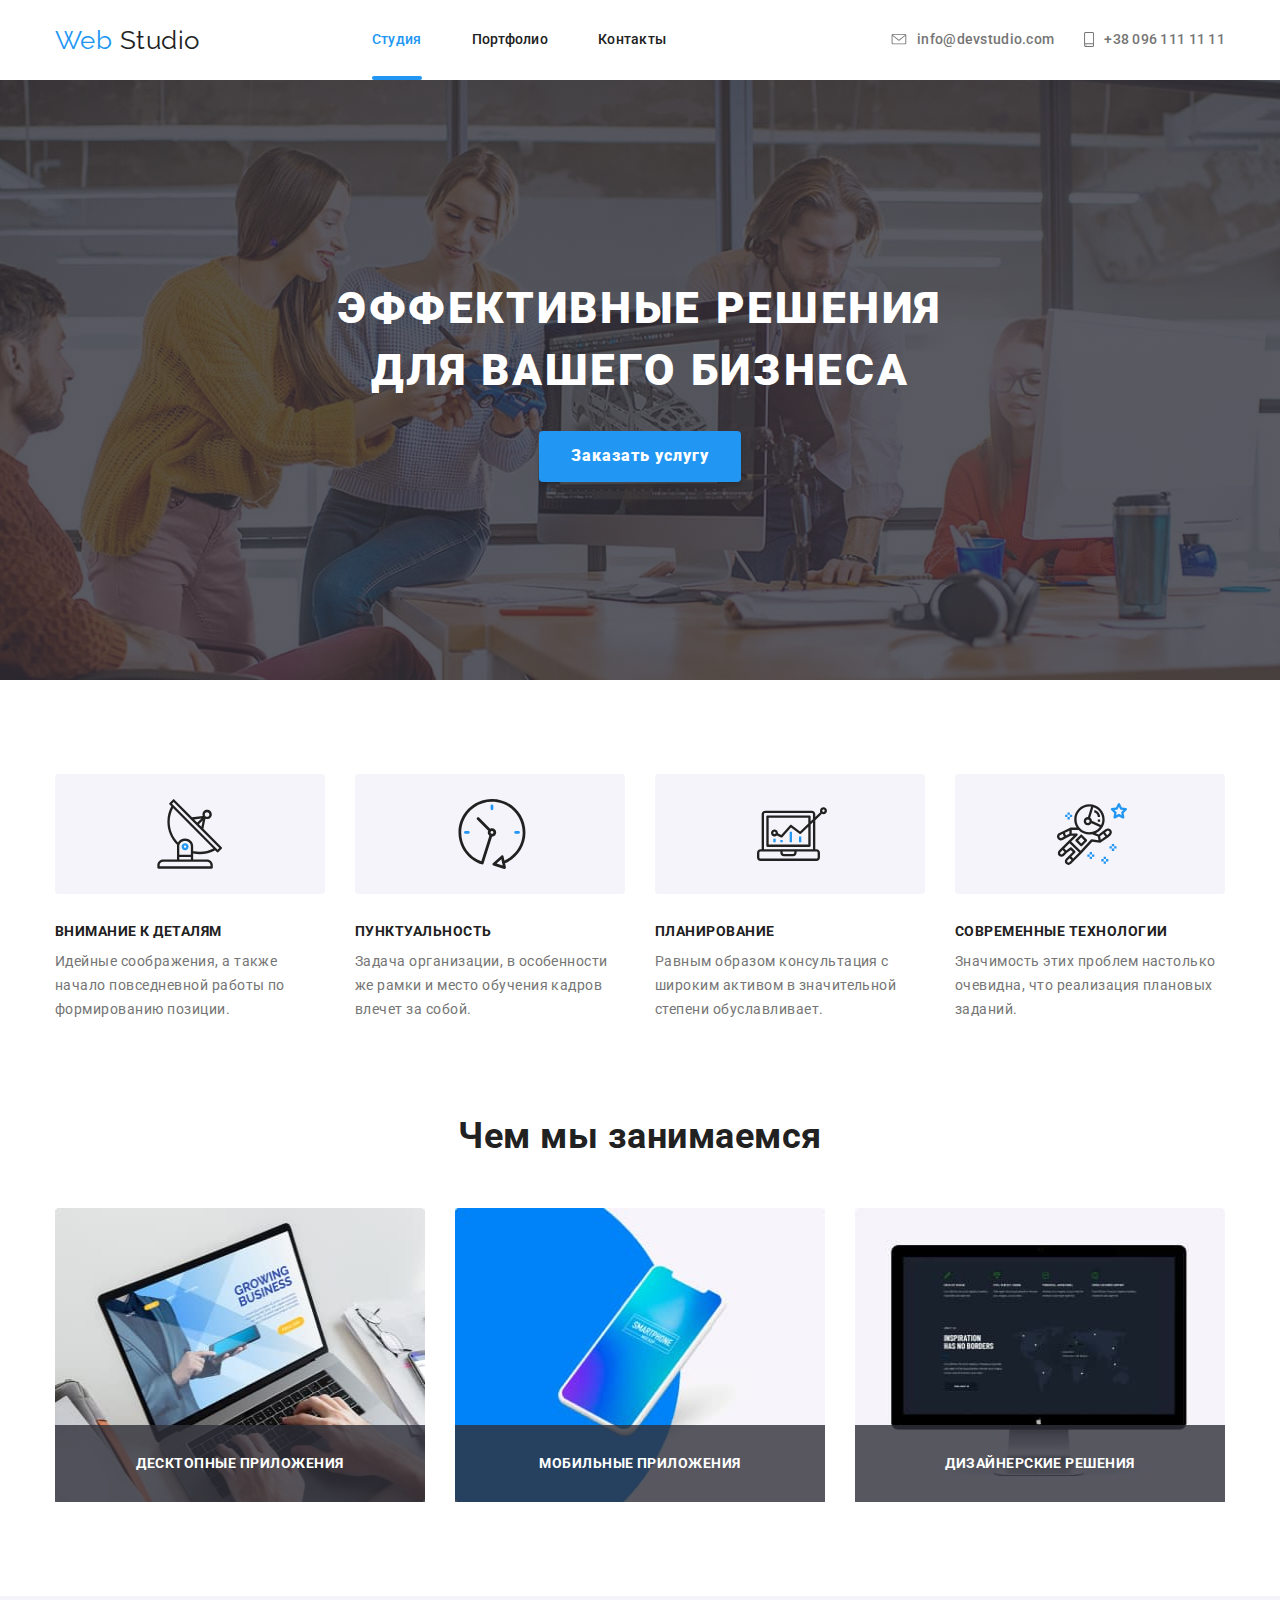
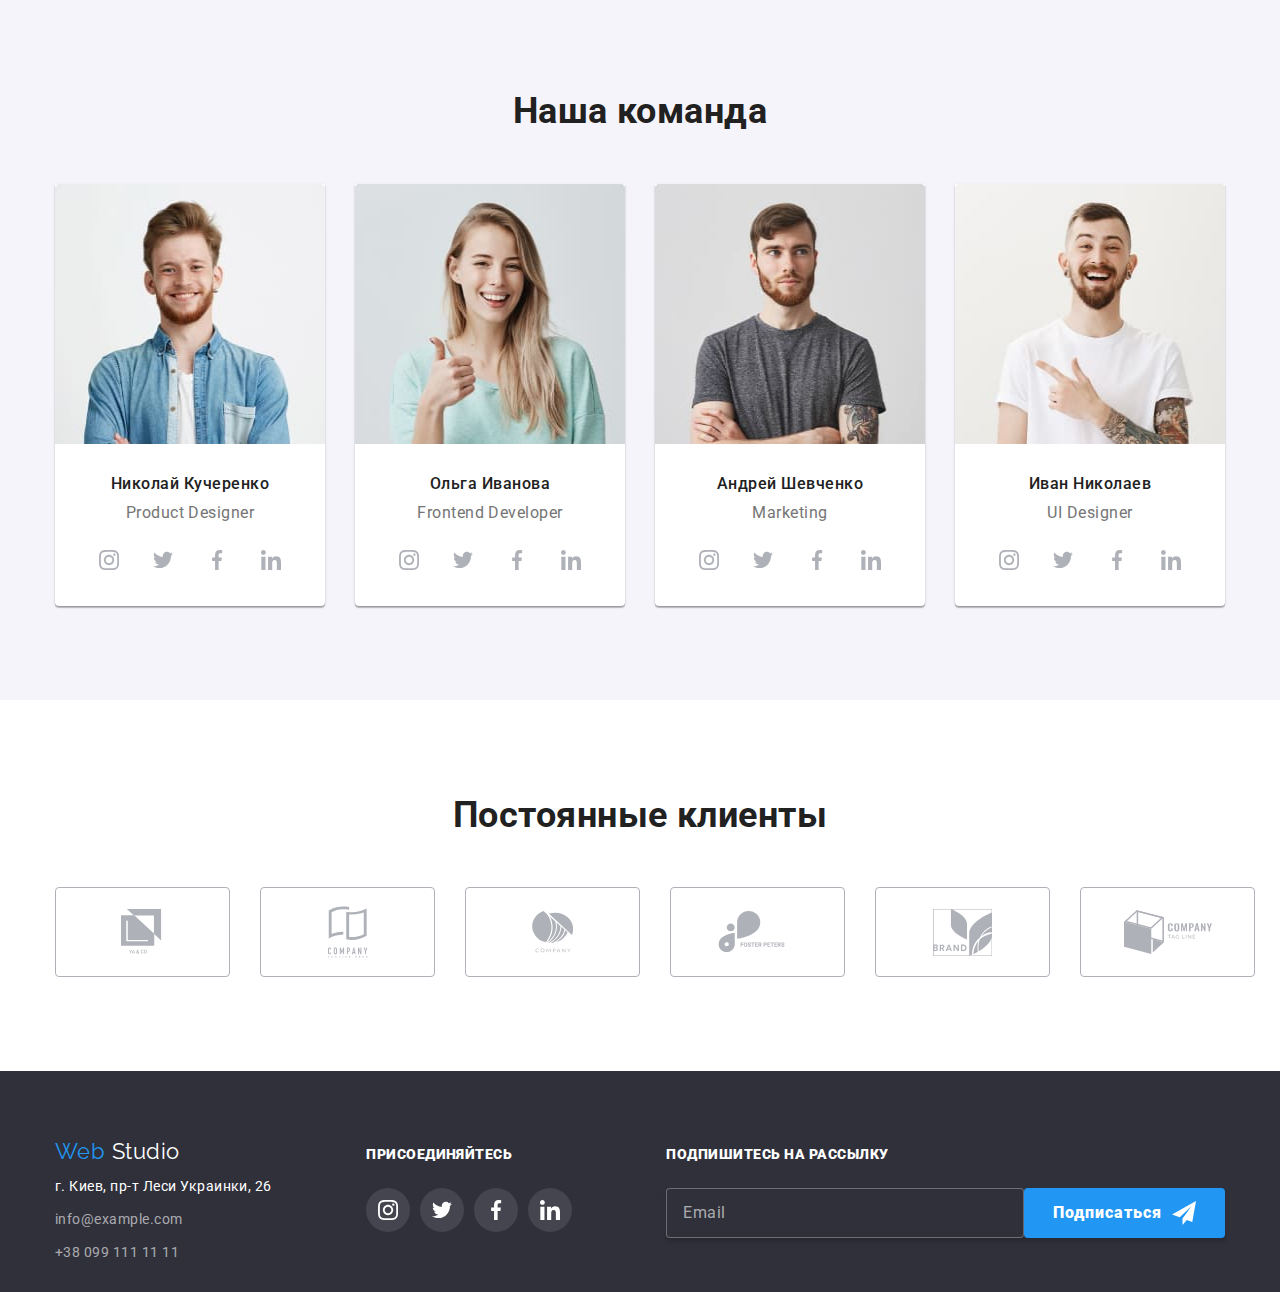
==== commit 99652b08: "фиксит ошибки" ====
--- a/index.html
+++ b/index.html
@@ -435,7 +435,7 @@
 
     <div class="backdrop is-hidden" data-modal>
           <div class="modal">
-              <button class="close-modal" type="button" data-modal-close><svg width="30px" height="30px">
+              <button class="close-modal" type="button" data-modal-close><svg width="18px" height="18px">
                   <use href=./images/sprite.svg#close></use> 
                 </svg></button>
               
--- a/css/main.css
+++ b/css/main.css
@@ -297,16 +297,16 @@
 }
 
 .footer-form {
-  margin-right: 12px;
+  padding: 15px 16px;
   width: 358px;
   border: 1px solid rgba(255, 255, 255, 0.3);
   box-shadow: 0px 4px 4px rgba(0, 0, 0, 0.15);
   border-radius: 4px;
   background: #2f303a;
+  color: rgba(255, 255, 255, 0.6);
 }
 
 .footer-form::placeholder {
-  padding: 15px 295px 15px 16px;
   font-size: 16px;
   line-height: 1.3;
   display: flex;
--- a/css/styles.css
+++ b/css/styles.css
@@ -115,6 +115,8 @@
   position: absolute;
   top: 8px;
   right: 8px;
+  width: 30px;
+  height: 30px;
 
   border-radius: 50%;
   padding: 0;
@@ -128,7 +130,7 @@
 }
 
 .close-modal:hover {
-  --color2: var(--accent);
+  fill: var(--accent);
 }
 
 .modal-title {
